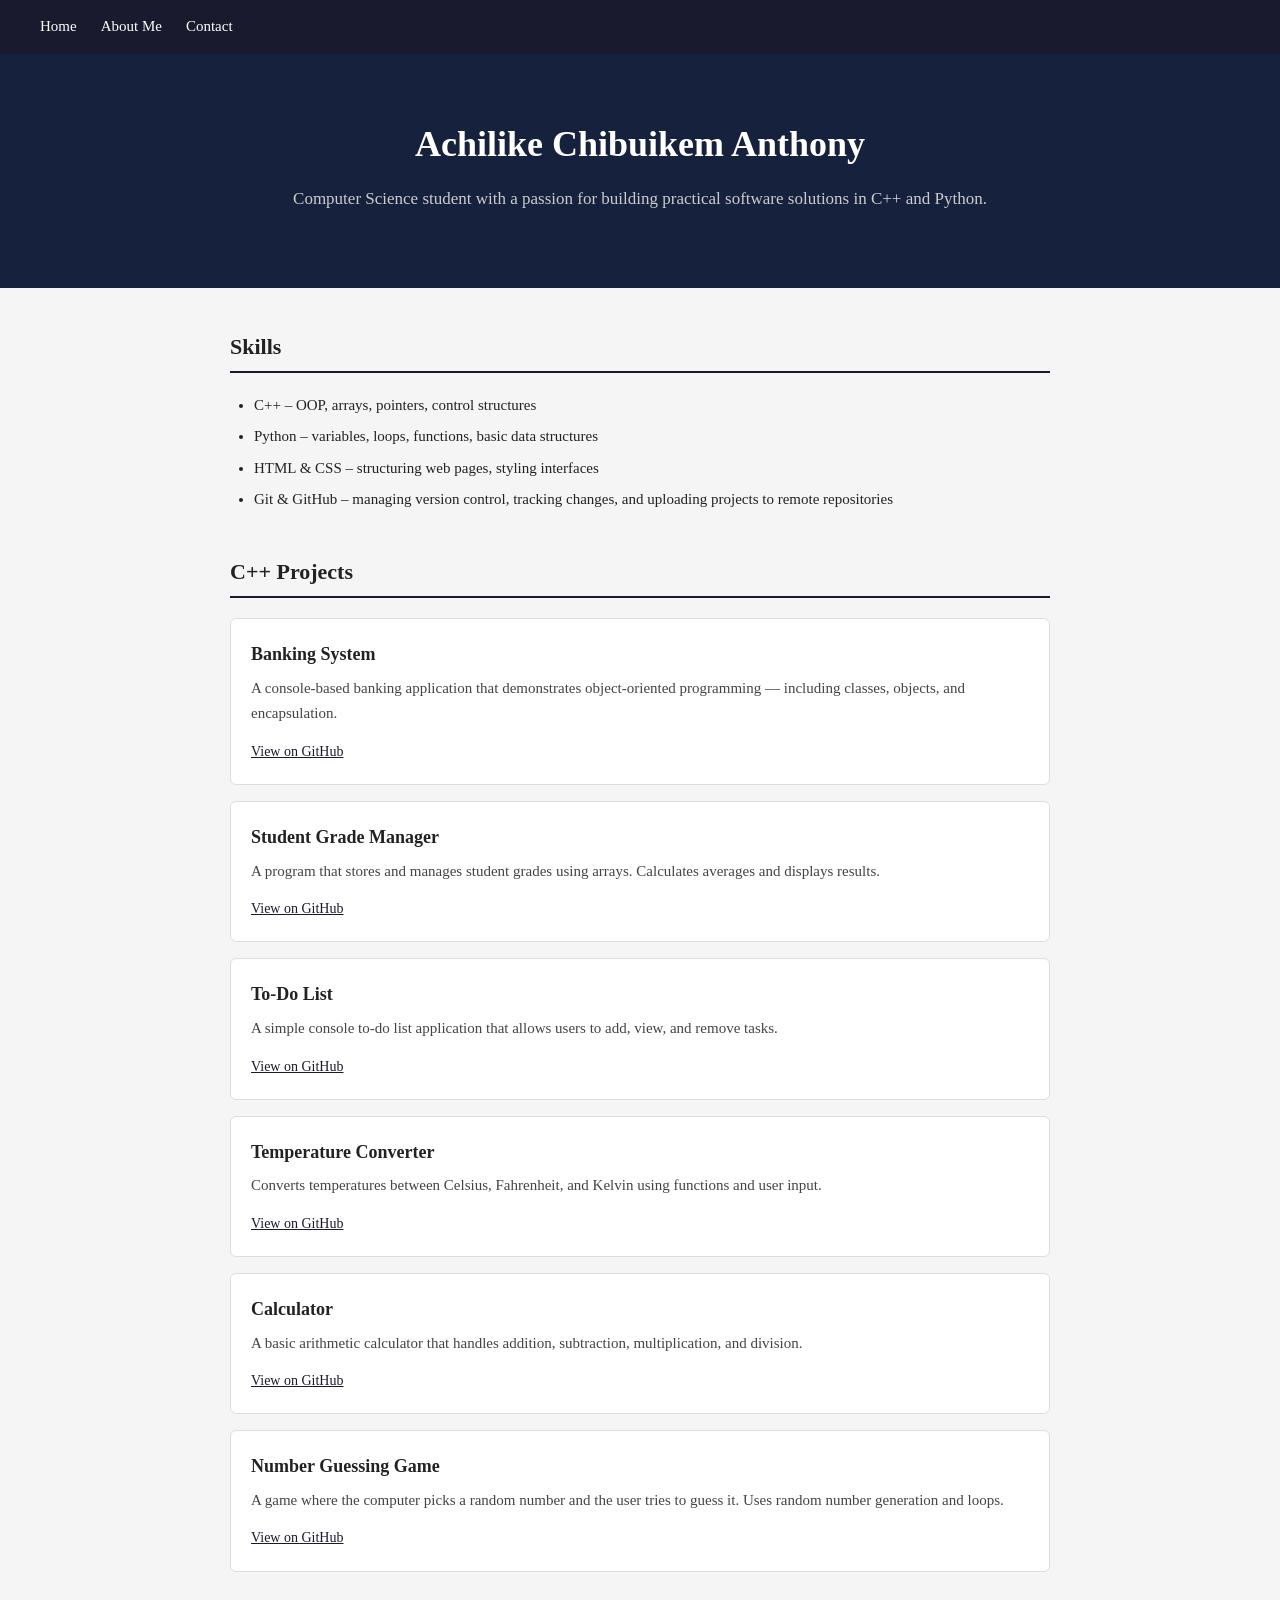
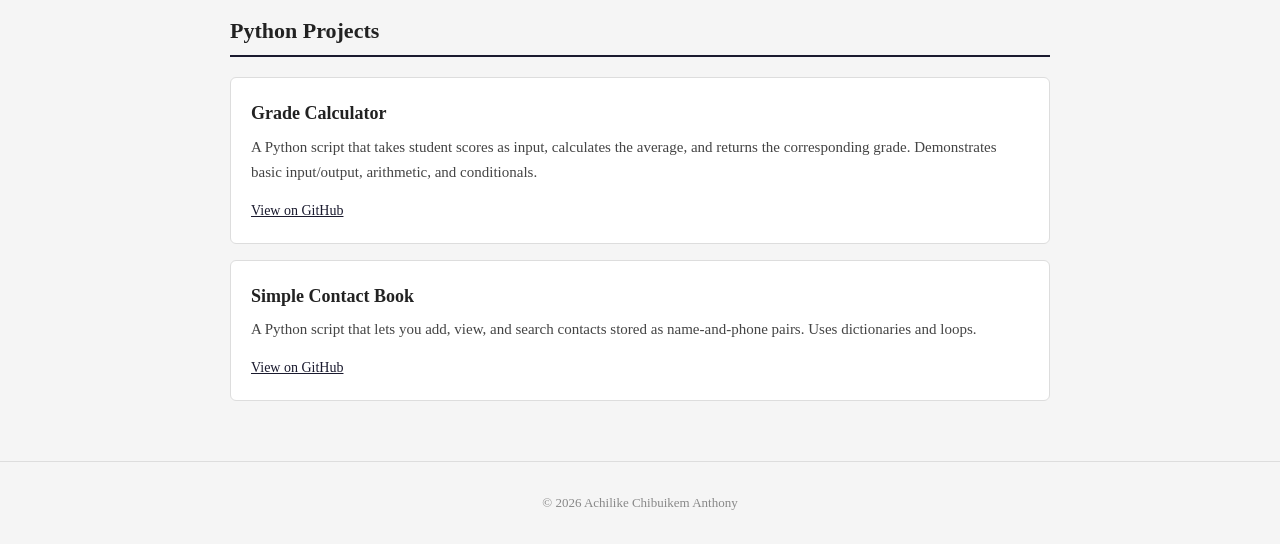
==== index.html @ 5d4b68ec "Uploading My Portfolio" ====
<!doctype html>
<html lang="en">
  <head>
    <meta charset="UTF-8" />
    <meta name="viewport" content="width=device-width, initial-scale=1.0" />
    <title>Achilike Chibuikem – Portfolio</title>
    <link rel="stylesheet" href="main.css" />
  </head>
  <body>
    <!-- Navigation -->
    <nav>
      <a href="index.html">Home</a>
      <a href="about.html">About Me</a>
      <a href="contact.html">Contact</a>
    </nav>

    <!-- Hero -->
    <div class="hero">
      <h1>Achilike Chibuikem Anthony</h1>
      <p>
        Computer Science student with a passion for building practical software
        solutions in C++ and Python.
      </p>
    </div>

    <!-- Main Content -->
    <main>
      <!-- Skills -->
      <h2>Skills</h2>
      <ul class="skills-list">
        <li>C++ – OOP, arrays, pointers, control structures</li>
        <li>Python – variables, loops, functions, basic data structures</li>
        <li>HTML & CSS – structuring web pages, styling interfaces</li>
        <li>
          Git & GitHub – managing version control, tracking changes, and
          uploading projects to remote repositories
        </li>
      </ul>

      <!-- C++ Projects -->
      <h2>C++ Projects</h2>

      <div class="project-card">
        <h3>Banking System</h3>
        <p>
          A console-based banking application that demonstrates object-oriented
          programming — including classes, objects, and encapsulation.
        </p>
        <a href="https://github.com/Achilike-Chibuikem/Projects" target="_blank"
          >View on GitHub
        </a>
      </div>

      <div class="project-card">
        <h3>Student Grade Manager</h3>
        <p>
          A program that stores and manages student grades using arrays.
          Calculates averages and displays results.
        </p>
        <a href="https://github.com/Achilike-Chibuikem/Projects" target="_blank"
          >View on GitHub
        </a>
      </div>

      <div class="project-card">
        <h3>To-Do List</h3>
        <p>
          A simple console to-do list application that allows users to add,
          view, and remove tasks.
        </p>
        <a href="https://github.com/Achilike-Chibuikem/Projects" target="_blank"
          >View on GitHub
        </a>
      </div>

      <div class="project-card">
        <h3>Temperature Converter</h3>
        <p>
          Converts temperatures between Celsius, Fahrenheit, and Kelvin using
          functions and user input.
        </p>
        <a href="https://github.com/Achilike-Chibuikem/Projects" target="_blank"
          >View on GitHub
        </a>
      </div>

      <div class="project-card">
        <h3>Calculator</h3>
        <p>
          A basic arithmetic calculator that handles addition, subtraction,
          multiplication, and division.
        </p>
        <a href="https://github.com/Achilike-Chibuikem/Projects" target="_blank"
          >View on GitHub
        </a>
      </div>

      <div class="project-card">
        <h3>Number Guessing Game</h3>
        <p>
          A game where the computer picks a random number and the user tries to
          guess it. Uses random number generation and loops.
        </p>
        <a href="https://github.com/Achilike-Chibuikem/Projects" target="_blank"
          >View on GitHub
        </a>
      </div>

      <!-- Python Projects -->
      <h2>Python Projects</h2>

      <div class="project-card">
        <h3>Grade Calculator</h3>
        <p>
          A Python script that takes student scores as input, calculates the
          average, and returns the corresponding grade. Demonstrates basic
          input/output, arithmetic, and conditionals.
        </p>
        <a href="https://github.com/Achilike-Chibuikem/Projects" target="_blank"
          >View on GitHub
        </a>
      </div>

      <div class="project-card">
        <h3>Simple Contact Book</h3>
        <p>
          A Python script that lets you add, view, and search contacts stored as
          name-and-phone pairs. Uses dictionaries and loops.
        </p>
        <a href="https://github.com/Achilike-Chibuikem/Projects" target="_blank"
          >View on GitHub
        </a>
      </div>
    </main>

    <footer>&copy; 2026 Achilike Chibuikem Anthony</footer>
  </body>
</html>
---- main.css ----
/* ============================================
   GENERAL STYLES
   Applies to all three pages
   ============================================ */

* {
  margin: 0;
  padding: 0;
  box-sizing: border-box;
}

body {
  font-family: Georgia, serif;
  background-color: #f5f5f5;
  color: #222;
  line-height: 1.7;
}

/* ── Navigation Bar ── */
nav {
  background-color: #1a1a2e;
  padding: 14px 40px;
  display: flex;
  gap: 24px;
}

nav a {
  color: #ffffff;
  text-decoration: none;
  font-size: 15px;
}

nav a:hover {
  text-decoration: underline;
}

/* ── Page Header (used on about and contact pages) ── */
.page-header {
  background-color: #16213e;
  color: #ffffff;
  text-align: center;
  padding: 40px 20px;
}

.page-header h1 {
  font-size: 30px;
}

/* ── Hero Section (used on index page) ── */
.hero {
  background-color: #16213e;
  color: #ffffff;
  text-align: center;
  padding: 60px 20px;
}

.hero h1 {
  font-size: 36px;
  margin-bottom: 10px;
}

.hero p {
  font-size: 17px;
  color: #cccccc;
}

/* ── Main Content Area ── */
main {
  max-width: 860px;
  margin: 40px auto;
  padding: 0 20px;
}

/* ── Section Headings ── */
h2 {
  font-size: 22px;
  border-bottom: 2px solid #1a1a2e;
  padding-bottom: 6px;
  margin-bottom: 20px;
  margin-top: 40px;
}

/* ── Paragraphs ── */
p {
  font-size: 15px;
  color: #333;
  margin-bottom: 14px;
}

/* ── Lists ── */
ul {
  list-style: disc;
  padding-left: 24px;
  margin-bottom: 14px;
}

ul li {
  font-size: 15px;
  margin-bottom: 6px;
}

/* ── Footer ── */
footer {
  text-align: center;
  padding: 30px;
  font-size: 13px;
  color: #888;
  margin-top: 60px;
  border-top: 1px solid #ddd;
}


/* ============================================
   INDEX PAGE STYLES (index.html)
   ============================================ */

/* ── Skills List ── */
.skills-list {
  list-style: disc;
  padding-left: 24px;
}

.skills-list li {
  margin-bottom: 6px;
  font-size: 15px;
}

/* ── Project Cards ── */
.project-card {
  background-color: #ffffff;
  border: 1px solid #ddd;
  border-radius: 6px;
  padding: 20px;
  margin-bottom: 16px;
}

.project-card h3 {
  font-size: 18px;
  margin-bottom: 6px;
}

.project-card p {
  font-size: 15px;
  color: #444;
  margin-bottom: 10px;
}

.project-card a {
  color: #1a1a2e;
  font-size: 14px;
}


/* ============================================
   ABOUT PAGE STYLES (about.html)
   ============================================ */

/* ── About page uses a narrower content width ── */
.about-main {
  max-width: 760px;
  margin: 40px auto;
  padding: 0 20px;
}


/* ============================================
   CONTACT PAGE STYLES (contact.html)
   ============================================ */

/* ── Contact page uses an even narrower content width ── */
.contact-main {
  max-width: 660px;
  margin: 40px auto;
  padding: 0 20px;
}

/* ── Contact Item Cards ── */
.contact-item {
  background-color: #ffffff;
  border: 1px solid #ddd;
  border-radius: 6px;
  padding: 16px 20px;
  margin-bottom: 14px;
  font-size: 15px;
}

.contact-item span {
  font-weight: bold;
  display: inline-block;
  width: 80px;
  color: #1a1a2e;
}

.contact-item a {
  color: #333;
  text-decoration: none;
}

.contact-item a:hover {
  text-decoration: underline;
}
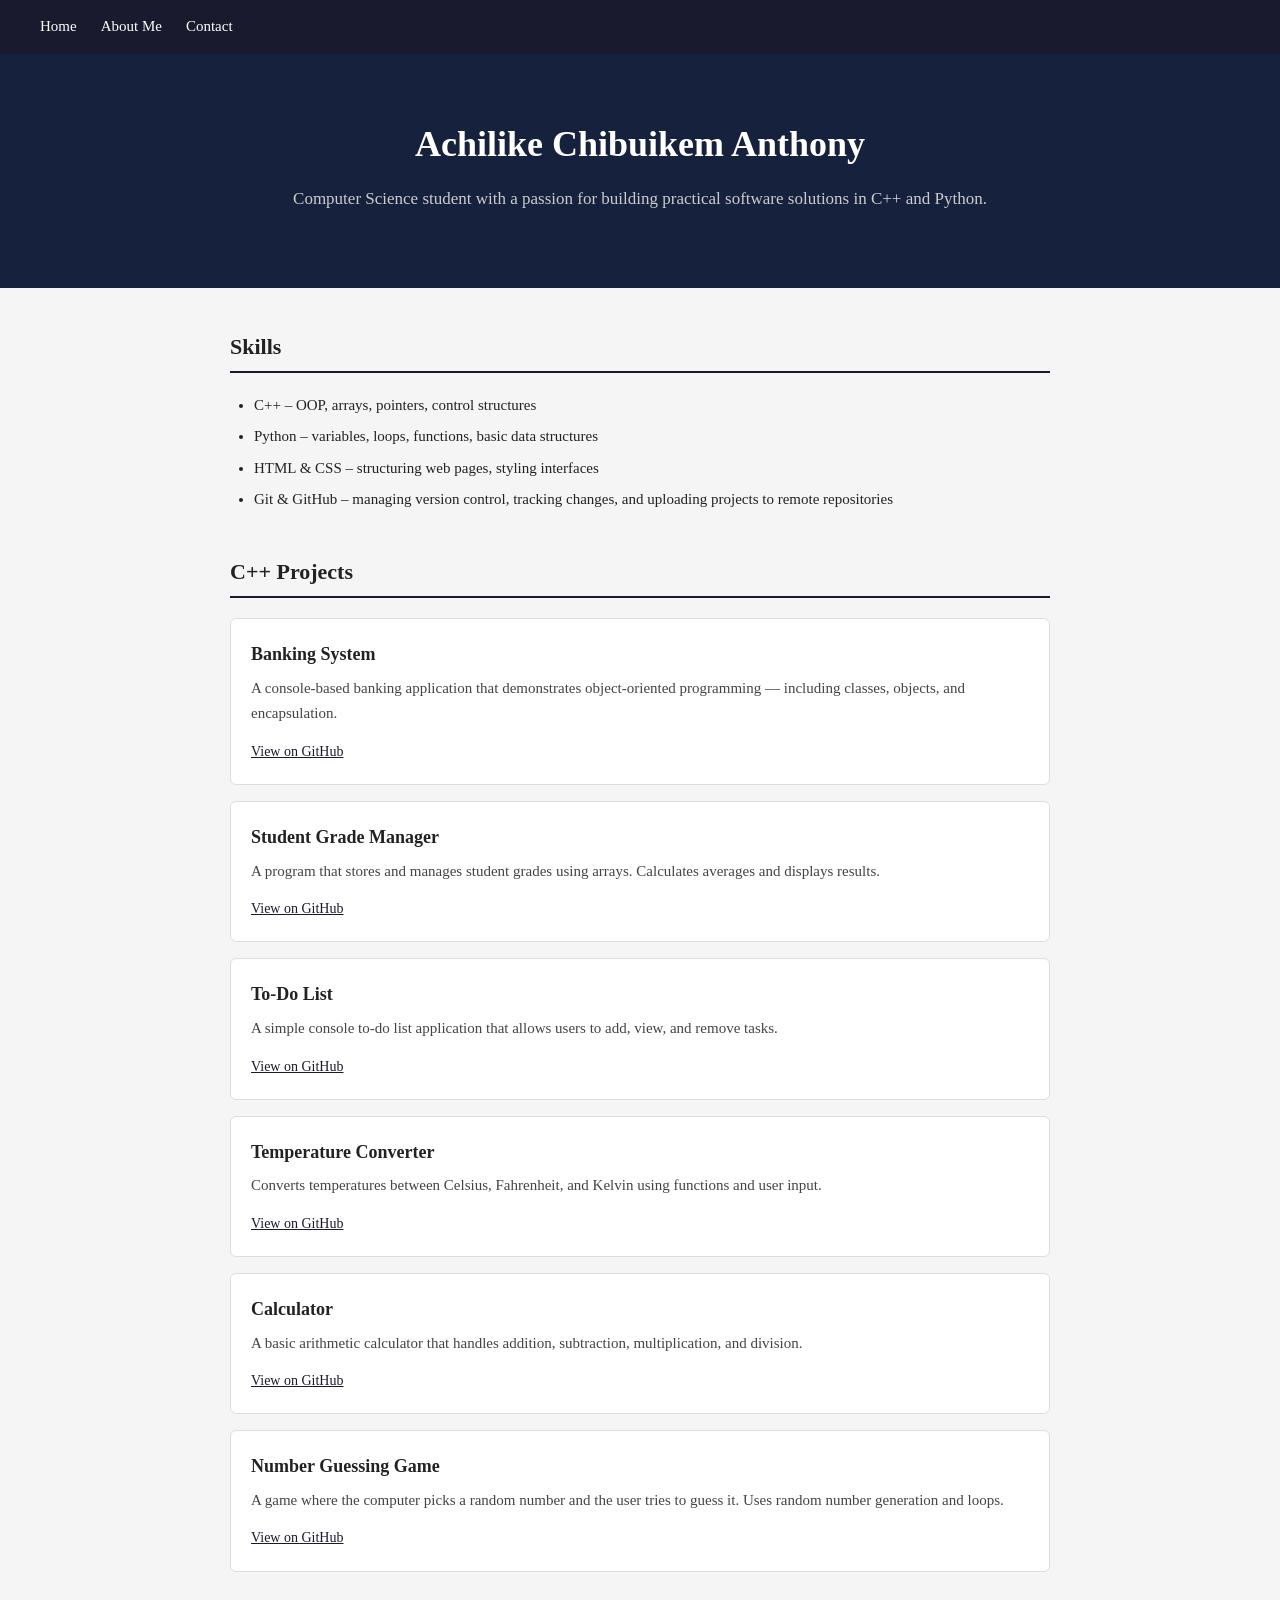
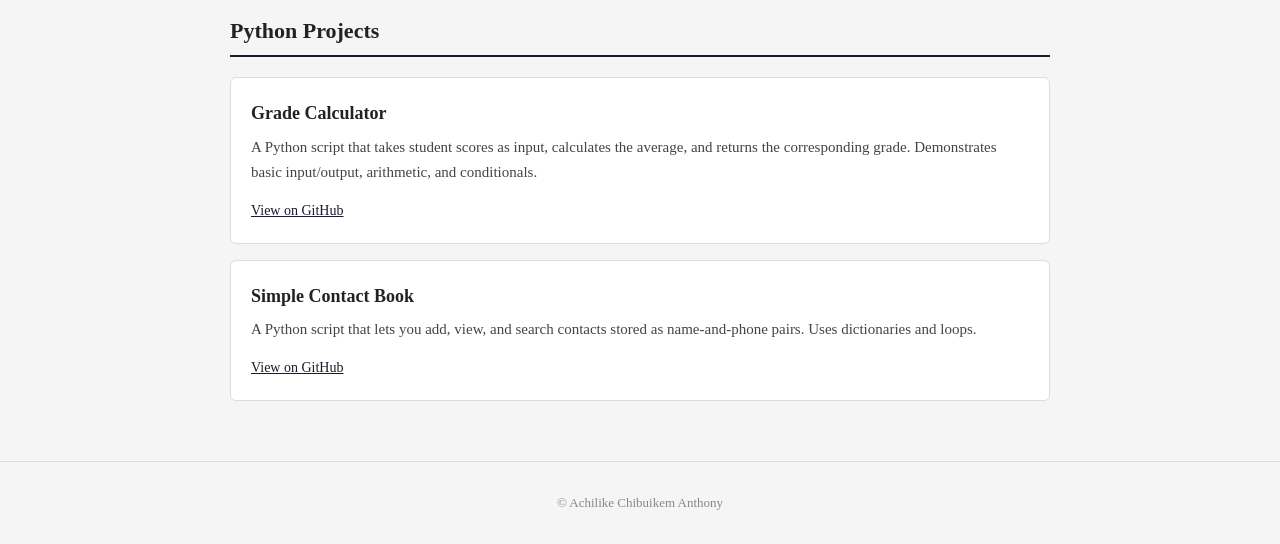
==== commit a2536463: "Testing to see if Netlify really works" ====
--- a/index.html
+++ b/index.html
@@ -4,6 +4,7 @@
     <meta charset="UTF-8" />
     <meta name="viewport" content="width=device-width, initial-scale=1.0" />
     <title>Achilike Chibuikem – Portfolio</title>
+    <!-- styles -->
     <link rel="stylesheet" href="main.css" />
   </head>
   <body>
@@ -23,7 +24,6 @@
       </p>
     </div>
 
-    <!-- Main Content -->
     <main>
       <!-- Skills -->
       <h2>Skills</h2>
@@ -133,6 +133,6 @@
       </div>
     </main>
 
-    <footer>&copy; 2026 Achilike Chibuikem Anthony</footer>
+    <footer>&copy; Achilike Chibuikem Anthony</footer>
   </body>
 </html>
--- a/main.css
+++ b/main.css
@@ -1,7 +1,8 @@
-/* ============================================
-   GENERAL STYLES
-   Applies to all three pages
-   ============================================ */
+/* 
+============================================
+GENERAL STYLES
+============================================ 
+*/
 
 * {
   margin: 0;
@@ -16,7 +17,6 @@
   line-height: 1.7;
 }
 
-/* ── Navigation Bar ── */
 nav {
   background-color: #1a1a2e;
   padding: 14px 40px;
@@ -34,7 +34,6 @@
   text-decoration: underline;
 }
 
-/* ── Page Header (used on about and contact pages) ── */
 .page-header {
   background-color: #16213e;
   color: #ffffff;
@@ -46,7 +45,6 @@
   font-size: 30px;
 }
 
-/* ── Hero Section (used on index page) ── */
 .hero {
   background-color: #16213e;
   color: #ffffff;
@@ -64,14 +62,12 @@
   color: #cccccc;
 }
 
-/* ── Main Content Area ── */
 main {
   max-width: 860px;
   margin: 40px auto;
   padding: 0 20px;
 }
 
-/* ── Section Headings ── */
 h2 {
   font-size: 22px;
   border-bottom: 2px solid #1a1a2e;
@@ -80,14 +76,12 @@
   margin-top: 40px;
 }
 
-/* ── Paragraphs ── */
 p {
   font-size: 15px;
   color: #333;
   margin-bottom: 14px;
 }
 
-/* ── Lists ── */
 ul {
   list-style: disc;
   padding-left: 24px;
@@ -99,7 +93,6 @@
   margin-bottom: 6px;
 }
 
-/* ── Footer ── */
 footer {
   text-align: center;
   padding: 30px;
@@ -109,12 +102,12 @@
   border-top: 1px solid #ddd;
 }
 
+/* 
+============================================
+index.html
+============================================ 
+*/
 
-/* ============================================
-   INDEX PAGE STYLES (index.html)
-   ============================================ */
-
-/* ── Skills List ── */
 .skills-list {
   list-style: disc;
   padding-left: 24px;
@@ -125,7 +118,6 @@
   font-size: 15px;
 }
 
-/* ── Project Cards ── */
 .project-card {
   background-color: #ffffff;
   border: 1px solid #ddd;
@@ -150,31 +142,30 @@
   font-size: 14px;
 }
 
+/* 
+============================================
+about.html
+============================================ 
+*/
 
-/* ============================================
-   ABOUT PAGE STYLES (about.html)
-   ============================================ */
-
-/* ── About page uses a narrower content width ── */
 .about-main {
   max-width: 760px;
   margin: 40px auto;
   padding: 0 20px;
 }
 
+/* 
+============================================
+contact.html
+============================================ 
+*/
 
-/* ============================================
-   CONTACT PAGE STYLES (contact.html)
-   ============================================ */
-
-/* ── Contact page uses an even narrower content width ── */
 .contact-main {
   max-width: 660px;
   margin: 40px auto;
   padding: 0 20px;
 }
 
-/* ── Contact Item Cards ── */
 .contact-item {
   background-color: #ffffff;
   border: 1px solid #ddd;
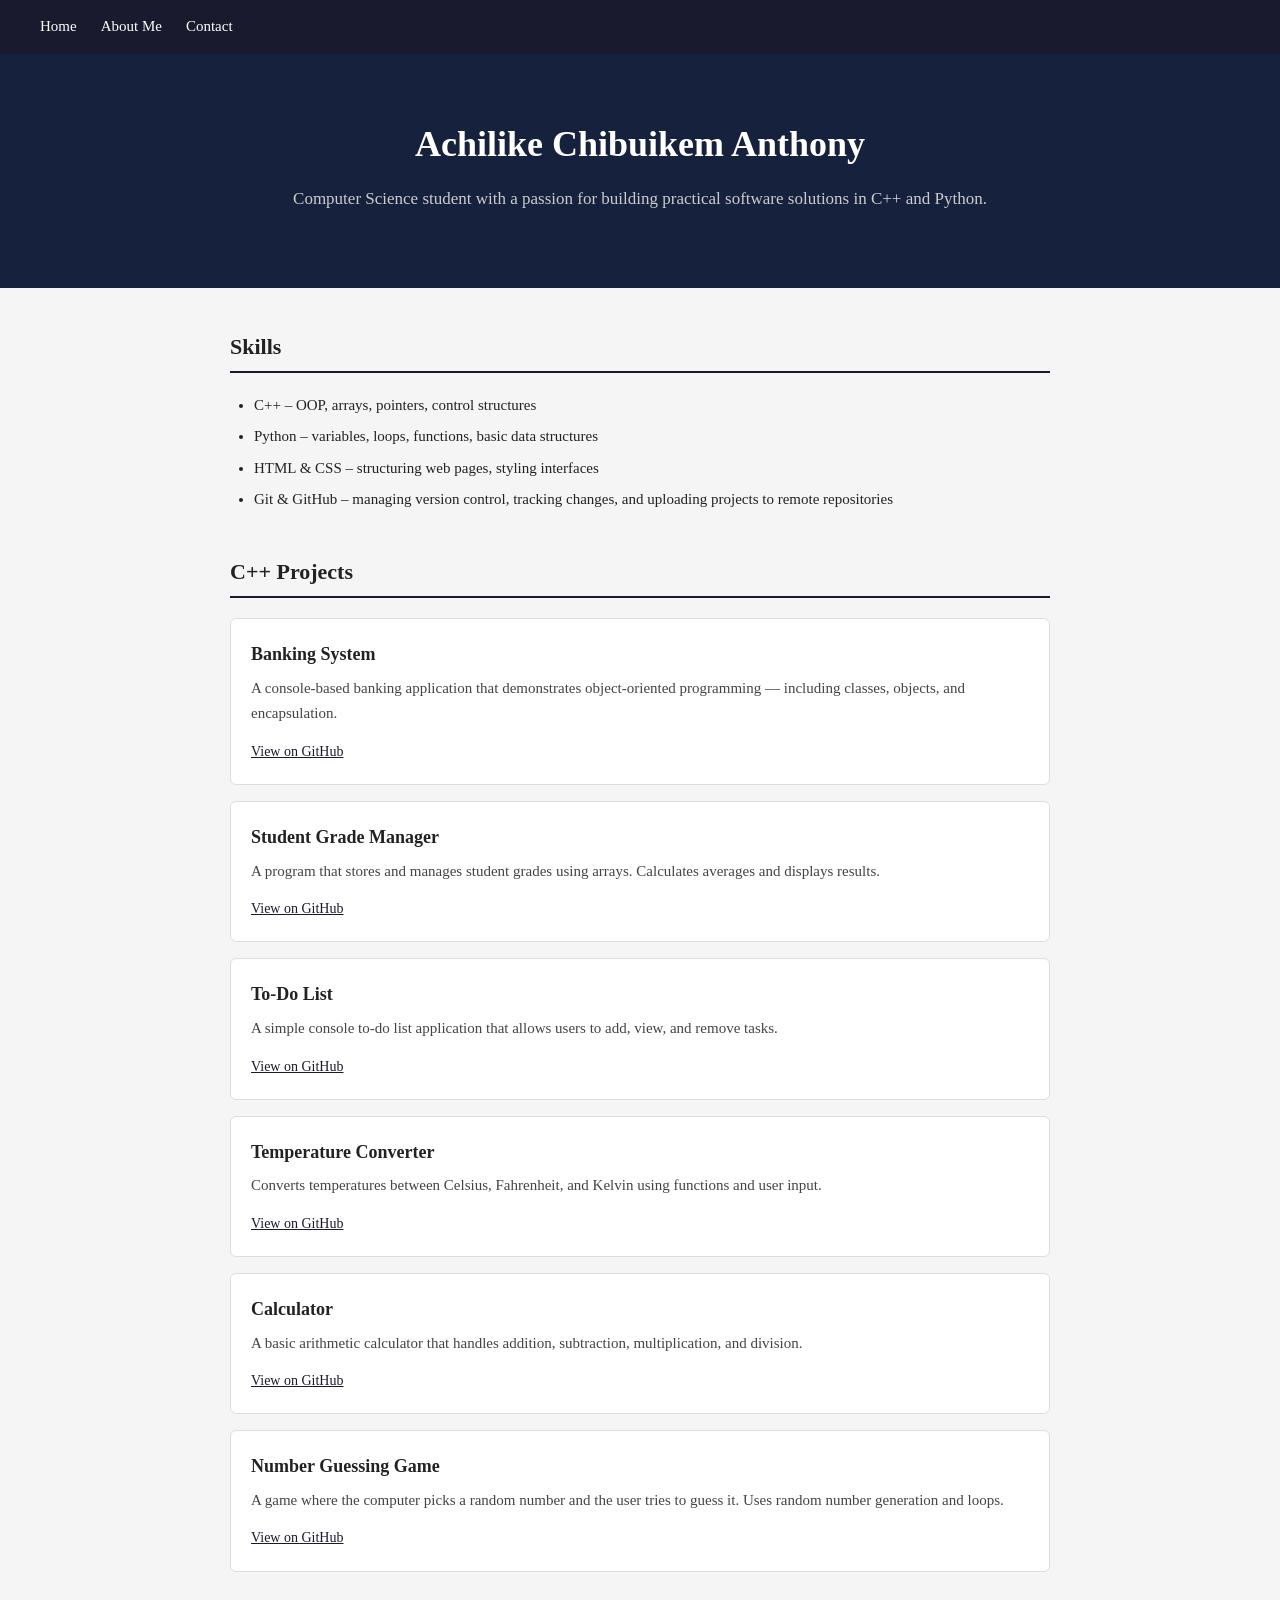
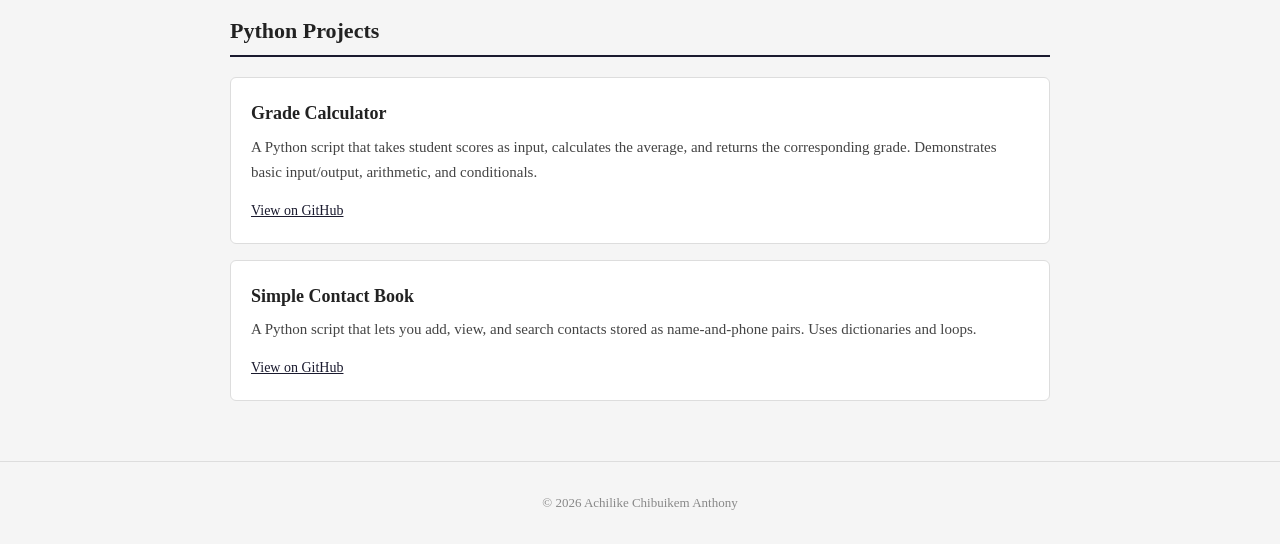
==== commit 1a7ea2dc: "It works, hah hah... Netlify really redeploys from your github" ====
--- a/index.html
+++ b/index.html
@@ -133,6 +133,6 @@
       </div>
     </main>
 
-    <footer>&copy; Achilike Chibuikem Anthony</footer>
+    <footer>&copy; 2026 Achilike Chibuikem Anthony</footer>
   </body>
 </html>
